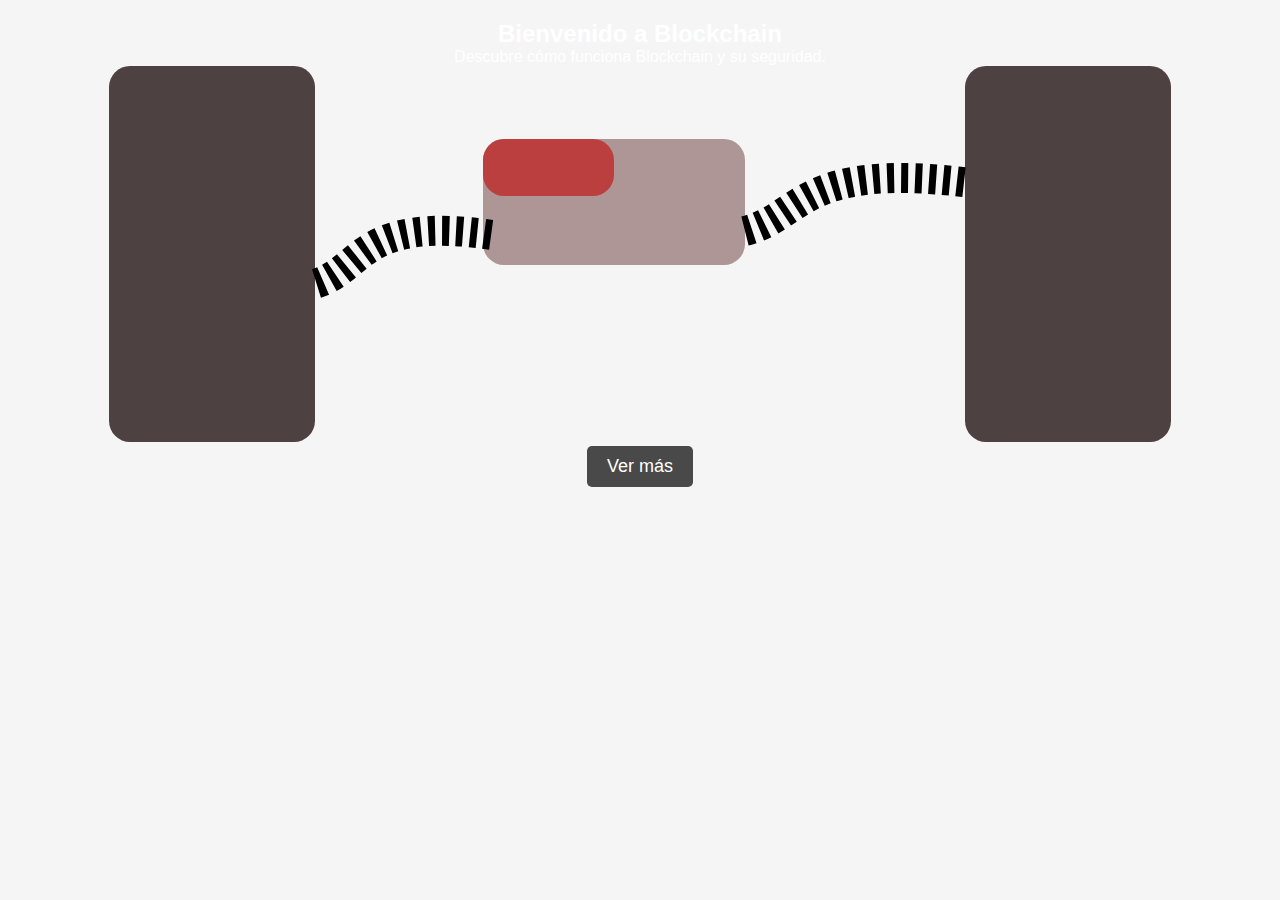
==== index.html @ b5a67032 "1.0.1" ====
<!DOCTYPE html>
<html lang="es">
<head>
  <meta charset="UTF-8">
  <meta name="viewport" content="width=device-width, initial-scale=1.0">
  <title>Presentación Blockchain</title>
  <link rel="stylesheet" href="styles.css">
</head>
<body>
  <!-- Diapositiva 1 - Portada -->
  <div class="slide" id="slide1">
    <div class="content">
      <h2>Bienvenido a Blockchain</h2>
      <p>Descubre cómo funciona Blockchain y su seguridad.</p>
      <div class="blockchain-function">
        <!-- SVG que muestra cómo los servidores verifican la tarjeta -->
        <svg width="1062" height="376" viewBox="0 0 1062 376" fill="none" xmlns="http://www.w3.org/2000/svg">
            <rect width="206" height="376" rx="21" fill="#4E4141"/>
            <rect x="856" width="206" height="376" rx="21" fill="#4E4141"/>
            <rect x="374" y="73" width="262" height="126" rx="21" fill="#AE9696"/>
            <rect x="374" y="73" width="131" height="57" rx="21" fill="#BC3F3F"/>
            <path d="M207.5 217.5C254 203 251 149.5 383.5 169" stroke="black" stroke-width="30" stroke-dasharray="7 7"/>
            <path d="M636 165C694.125 150.425 690.375 96.6462 856 116.248" stroke="black" stroke-width="30" stroke-dasharray="7 7"/>
            </svg>
            
      </div>
      <button class="next-btn" onclick="goToSlide(2)">Ver más</button>
    </div>
  </div>

  <!-- Diapositiva 2 - Opciones -->
  <div class="slide" id="slide2">
    <div class="content">
      <h2>¿Qué te gustaría aprender?</h2>
      <button class="next-btn" onclick="goToSlide(3)">¿Qué es Blockchain?</button>
      <button class="next-btn" onclick="goToSlide(4)">Ventajas de Blockchain</button>
      <button class="next-btn" onclick="goToSlide(5)">Usos de Blockchain</button>
    </div>
  </div>

  <!-- Diapositiva 3 - ¿Qué es Blockchain? -->
  <div class="slide" id="slide3">
    <div class="content">
      <h2>¿Qué es Blockchain?</h2>
      <p>Blockchain es una tecnología de registro descentralizado que permite almacenar información de forma segura, transparente e inmutable.</p>
      <button class="next-btn" onclick="goToSlide(2)">Volver a Opciones</button>
    </div>
  </div>

  <!-- Diapositiva 4 - Ventajas de Blockchain -->
  <div class="slide" id="slide4">
    <div class="content">
      <h2>Ventajas de Blockchain</h2>
      <ul>
        <li>Seguridad</li>
        <li>Transparencia</li>
        <li>Descentralización</li>
      </ul>
      <button class="next-btn" onclick="goToSlide(2)">Volver a Opciones</button>
    </div>
  </div>

  <!-- Diapositiva 5 - Usos de Blockchain -->
  <div class="slide" id="slide5">
    <div class="content">
      <h2>Usos de Blockchain</h2>
      <p>Blockchain se está utilizando en diferentes áreas como criptomonedas, contratos inteligentes, etc.</p>
      <button class="next-btn" onclick="goToSlide(2)">Volver a Opciones</button>
    </div>
  </div>

  <script src="scripts.js"></script>
</body>
</html>
---- styles.css ----
/* Reset de márgenes y padding */
* {
    margin: 0;
    padding: 0;
    box-sizing: border-box;
  }
  
  /* Estilo general */
  body {
    font-family: Arial, sans-serif;
    background-color: #f5f5f5;
    overflow: hidden; /* Evitar scroll */
  }
  
  /* Estilos de cada diapositiva */
  .slide {
    display: none;
    width: 100%;
    height: 100vh;
    position: absolute;
    top: 0;
    left: 0;
    transition: opacity 1s ease-in-out, transform 1s ease-in-out;
    background-size: cover;
    background-position: center;
    color: white;
  }
  
  #slide1 {
    background-image: url('https://via.placeholder.com/1920x1080'); /* Imagen de fondo de portada */
    display: block;
  }
  
  #slide2 {
    background-color: #4CAF50;
  }
  
  #slide3 {
    background-color: #2196F3;
  }
  
  #slide4 {
    background-color: #FF9800;
  }
  
  #slide5 {
    background-color: #9C27B0;
  }
  
  .content {
    position: relative;
    z-index: 1;
    padding: 20px;
    text-align: center;
  }
  
  /* Estilos para la imagen SVG */
  .blockchain-graphic {
    margin-top: 20px;
    display: flex;
    justify-content: center;
  }
  
  #blockchain-svg {
    width: 80%;
    max-width: 600px;
  }
  
  rect {
    transition: transform 0.5s ease, opacity 0.5s ease;
  }
  
  line {
    opacity: 0;
    transition: opacity 1s ease;
  }
  
  /* Animación para mostrar cómo se conectan los bloques */
  @keyframes connectBlocks {
    0% {
      opacity: 0;
      transform: translateY(50px);
    }
    50% {
      opacity: 1;
      transform: translateY(0);
    }
    100% {
      opacity: 1;
      transform: translateY(0);
    }
  }
  
  #block1, #block2, #block3 {
    animation: connectBlocks 1s ease forwards;
  }
  
  #line1, #line2 {
    animation: connectBlocks 1s 0.5s ease forwards;
    opacity: 1;
  }
  
  /* Botones */
  button.next-btn {
    background-color: rgba(0, 0, 0, 0.7);
    color: white;
    font-size: 18px;
    padding: 10px 20px;
    border: none;
    border-radius: 5px;
    cursor: pointer;
    transition: background-color 0.3s;
  }
  
  button.next-btn:hover {
    background-color: rgba(0, 0, 0, 0.9);
  }
  
  /* Animación de desaparición para la diapositiva inicial */
  @keyframes fadeOut {
    0% {
      opacity: 1;
      transform: translateY(0);
    }
    100% {
      opacity: 0;
      transform: translateY(20px);
    }
  }
  
  /* Animación de aparición para la diapositiva */
  @keyframes slideIn {
    0% {
      opacity: 0;
      transform: translateX(100%);
    }
    100% {
      opacity: 1;
      transform: translateX(0);
    }
  }
  
  /* Clase activa para mostrar las diapositivas */
  .show {
    display: block;
    animation: slideIn 1s forwards;
  }
  
  /* Ocultar el contenido de la portada después de hacer clic */
  .hide {
    animation: fadeOut 1s forwards;
    display: none;
  }
  
  
  /* Botones */
  button.next-btn {
    background-color: rgba(0, 0, 0, 0.7);
    color: white;
    font-size: 18px;
    padding: 10px 20px;
    border: none;
    border-radius: 5px;
    cursor: pointer;
    transition: background-color 0.3s;
  }
  
  button.next-btn:hover {
    background-color: rgba(0, 0, 0, 0.9);
  }
  
  /* Animación de desaparición para la diapositiva inicial */
  @keyframes fadeOut {
    0% {
      opacity: 1;
      transform: translateY(0);
    }
    100% {
      opacity: 0;
      transform: translateY(20px);
    }
  }
  
  /* Animación de aparición para la diapositiva */
  @keyframes slideIn {
    0% {
      opacity: 0;
      transform: translateX(100%);
    }
    100% {
      opacity: 1;
      transform: translateX(0);
    }
  }
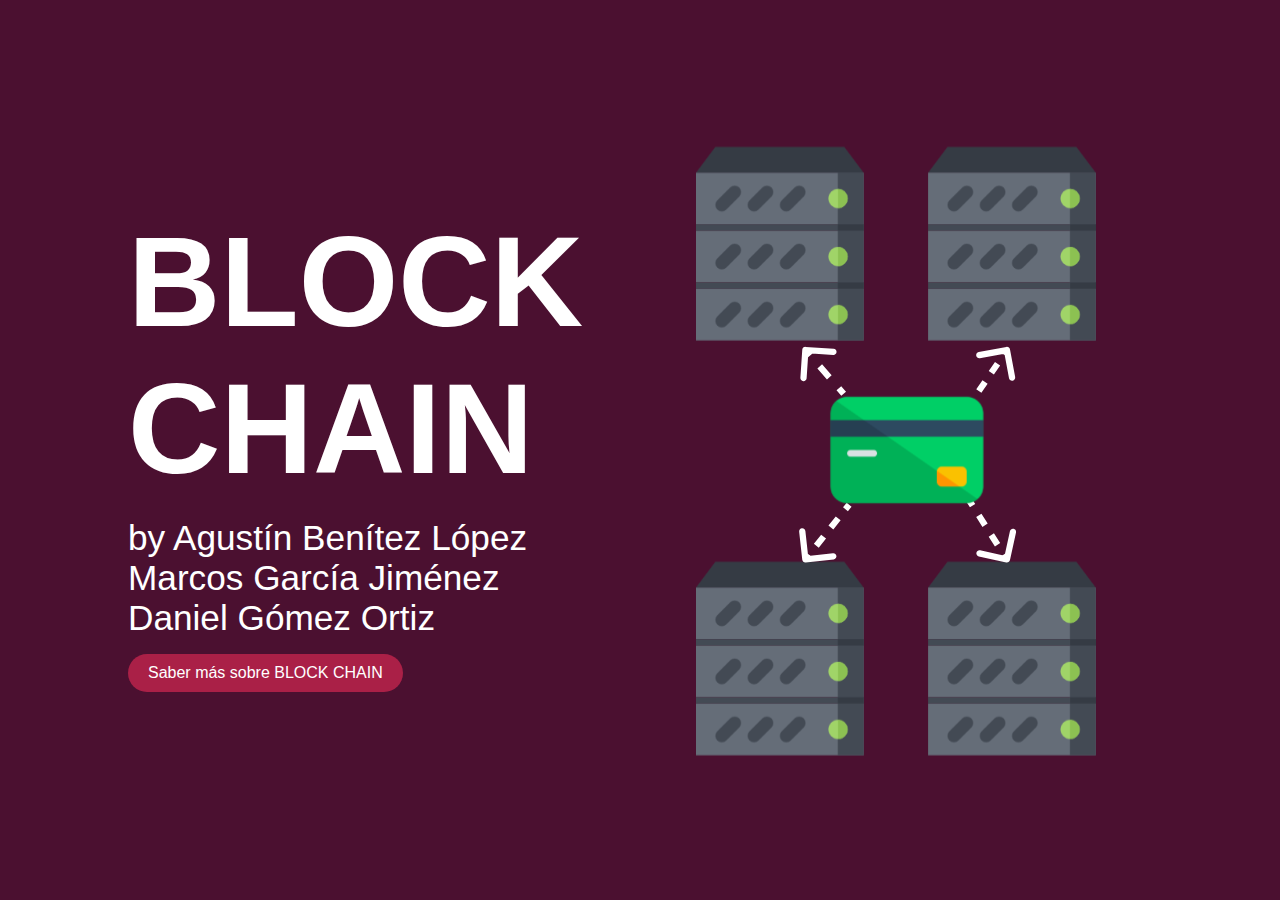
==== commit 67488145: "1.0.1" ====
--- a/index.html
+++ b/index.html
@@ -1,74 +1,66 @@
 <!DOCTYPE html>
 <html lang="es">
 <head>
-  <meta charset="UTF-8">
-  <meta name="viewport" content="width=device-width, initial-scale=1.0">
-  <title>Presentación Blockchain</title>
-  <link rel="stylesheet" href="styles.css">
+    <meta charset="UTF-8">
+    <meta name="viewport" content="width=device-width, initial-scale=1.0">
+    <title>Blockchain | 1ºDaw Agus,marcos,Daniel</title>
+    <link rel="stylesheet" href="styles.css">
 </head>
 <body>
-  <!-- Diapositiva 1 - Portada -->
-  <div class="slide" id="slide1">
-    <div class="content">
-      <h2>Bienvenido a Blockchain</h2>
-      <p>Descubre cómo funciona Blockchain y su seguridad.</p>
-      <div class="blockchain-function">
-        <!-- SVG que muestra cómo los servidores verifican la tarjeta -->
-        <svg width="1062" height="376" viewBox="0 0 1062 376" fill="none" xmlns="http://www.w3.org/2000/svg">
-            <rect width="206" height="376" rx="21" fill="#4E4141"/>
-            <rect x="856" width="206" height="376" rx="21" fill="#4E4141"/>
-            <rect x="374" y="73" width="262" height="126" rx="21" fill="#AE9696"/>
-            <rect x="374" y="73" width="131" height="57" rx="21" fill="#BC3F3F"/>
-            <path d="M207.5 217.5C254 203 251 149.5 383.5 169" stroke="black" stroke-width="30" stroke-dasharray="7 7"/>
-            <path d="M636 165C694.125 150.425 690.375 96.6462 856 116.248" stroke="black" stroke-width="30" stroke-dasharray="7 7"/>
+    <div class="container">
+        <div class="left">
+            <h1>BLOCK CHAIN</h1>
+            <p>by Agustín Benítez López<br>Marcos García Jiménez<br>Daniel Gómez Ortiz</p>
+              <button id="saberMas">Saber más sobre BLOCK CHAIN</button>
+          
+        </div>
+        <div class="right">
+          <svg width="512" height="790" viewBox="0 0 512 790" fill="none" xmlns="http://www.w3.org/2000/svg" xmlns:xlink="http://www.w3.org/1999/xlink">
+            <rect y="531" width="512" height="259" fill="url(#pattern0_0_1)"/>
+            <rect width="512" height="259" fill="url(#pattern1_0_1)"/>
+            <path d="M401.932 266.267C401.527 264.095 399.439 262.663 397.267 263.068L361.877 269.666C359.705 270.071 358.273 272.16 358.678 274.331C359.082 276.503 361.171 277.935 363.343 277.53L394.801 271.665L400.666 303.123C401.071 305.295 403.16 306.727 405.331 306.322C407.503 305.918 408.935 303.829 408.53 301.657L401.932 266.267ZM353.299 339.262L357.299 333.429L350.701 328.905L346.701 334.738L353.299 339.262ZM365.299 321.762L373.299 310.095L366.701 305.571L358.701 317.238L365.299 321.762ZM381.299 298.429L389.299 286.762L382.701 282.238L374.701 293.905L381.299 298.429ZM397.299 275.095L401.299 269.262L394.701 264.738L390.701 270.571L397.299 275.095ZM401.932 266.267C401.527 264.095 399.439 262.663 397.267 263.068L361.877 269.666C359.705 270.071 358.273 272.16 358.678 274.331C359.082 276.503 361.171 277.935 363.343 277.53L394.801 271.665L400.666 303.123C401.071 305.295 403.16 306.727 405.331 306.322C407.503 305.918 408.935 303.829 408.53 301.657L401.932 266.267ZM353.299 339.262L357.299 333.429L350.701 328.905L346.701 334.738L353.299 339.262ZM365.299 321.762L373.299 310.095L366.701 305.571L358.701 317.238L365.299 321.762ZM381.299 298.429L389.299 286.762L382.701 282.238L374.701 293.905L381.299 298.429ZM397.299 275.095L401.299 269.262L394.701 264.738L390.701 270.571L397.299 275.095Z" fill="white"/>
+            <path d="M397.142 538.907C399.3 539.381 401.433 538.015 401.907 535.858L409.626 500.695C410.099 498.537 408.734 496.404 406.576 495.93C404.419 495.457 402.285 496.822 401.812 498.98L394.951 530.235L363.695 523.374C361.537 522.901 359.404 524.266 358.93 526.424C358.457 528.581 359.822 530.715 361.98 531.188L397.142 538.907ZM346.631 462.156L350.631 468.406L357.369 464.094L353.369 457.844L346.631 462.156ZM358.631 480.906L366.631 493.406L373.369 489.094L365.369 476.594L358.631 480.906ZM374.631 505.906L382.631 518.406L389.369 514.094L381.369 501.594L374.631 505.906ZM390.631 530.906L394.631 537.156L401.369 532.844L397.369 526.594L390.631 530.906ZM397.142 538.907C399.3 539.381 401.433 538.015 401.907 535.858L409.626 500.695C410.099 498.537 408.734 496.404 406.576 495.93C404.419 495.457 402.285 496.822 401.812 498.98L394.951 530.235L363.695 523.374C361.537 522.901 359.404 524.266 358.93 526.424C358.457 528.581 359.822 530.715 361.98 531.188L397.142 538.907ZM346.631 462.156L350.631 468.406L357.369 464.094L353.369 457.844L346.631 462.156ZM358.631 480.906L366.631 493.406L373.369 489.094L365.369 476.594L358.631 480.906ZM374.631 505.906L382.631 518.406L389.369 514.094L381.369 501.594L374.631 505.906ZM390.631 530.906L394.631 537.156L401.369 532.844L397.369 526.594L390.631 530.906Z" fill="white"/>
+            <path d="M136.024 535.442C136.268 537.637 138.246 539.219 140.442 538.976L176.222 535C178.417 534.756 179.999 532.778 179.755 530.583C179.511 528.387 177.534 526.805 175.338 527.049L143.534 530.583L140 498.778C139.756 496.583 137.778 495.001 135.583 495.245C133.387 495.489 131.805 497.466 132.049 499.662L136.024 535.442ZM192.877 462.501L188.21 468.335L194.457 473.332L199.123 467.499L192.877 462.501ZM178.877 480.001L169.543 491.668L175.79 496.665L185.123 484.999L178.877 480.001ZM160.21 503.335L150.877 515.001L157.123 519.999L166.457 508.332L160.21 503.335ZM141.543 526.668L136.877 532.501L143.123 537.499L147.79 531.665L141.543 526.668ZM136.024 535.442C136.268 537.637 138.246 539.219 140.442 538.976L176.222 535C178.417 534.756 179.999 532.778 179.755 530.583C179.511 528.387 177.534 526.805 175.338 527.049L143.534 530.583L140 498.778C139.756 496.583 137.778 495.001 135.583 495.245C133.387 495.489 131.805 497.466 132.049 499.662L136.024 535.442ZM192.877 462.501L188.21 468.335L194.457 473.332L199.123 467.499L192.877 462.501ZM178.877 480.001L169.543 491.668L175.79 496.665L185.123 484.999L178.877 480.001ZM160.21 503.335L150.877 515.001L157.123 519.999L166.457 508.332L160.21 503.335ZM141.543 526.668L136.877 532.501L143.123 537.499L147.79 531.665L141.543 526.668Z" fill="white"/>
+            <path d="M140.266 263.009C138.062 262.862 136.156 264.53 136.009 266.734L133.614 302.654C133.467 304.858 135.135 306.764 137.339 306.911C139.543 307.058 141.45 305.391 141.596 303.186L143.725 271.257L175.654 273.386C177.858 273.533 179.764 271.865 179.911 269.661C180.058 267.457 178.391 265.55 176.186 265.404L140.266 263.009ZM192.01 320.366L185.885 313.366L179.865 318.634L185.99 325.634L192.01 320.366ZM173.635 299.366L161.385 285.366L155.365 290.634L167.615 304.634L173.635 299.366ZM149.135 271.366L143.01 264.366L136.99 269.634L143.115 276.634L149.135 271.366ZM140.266 263.009C138.062 262.862 136.156 264.53 136.009 266.734L133.614 302.654C133.467 304.858 135.135 306.764 137.339 306.911C139.543 307.058 141.45 305.391 141.596 303.186L143.725 271.257L175.654 273.386C177.858 273.533 179.764 271.865 179.911 269.661C180.058 267.457 178.391 265.55 176.186 265.404L140.266 263.009ZM192.01 320.366L185.885 313.366L179.865 318.634L185.99 325.634L192.01 320.366ZM173.635 299.366L161.385 285.366L155.365 290.634L167.615 304.634L173.635 299.366ZM149.135 271.366L143.01 264.366L136.99 269.634L143.115 276.634L149.135 271.366Z" fill="white"/>
+            <rect x="168" y="309" width="204" height="172" fill="url(#pattern2_0_1)"/>
+            <defs>
+            <pattern id="pattern0_0_1" patternContentUnits="objectBoundingBox" width="1" height="1">
+            <use xlink:href="#image0_0_1" transform="matrix(0.00195312 0 0 0.003861 0 -0.976834)"/>
+            </pattern>
+            <pattern id="pattern1_0_1" patternContentUnits="objectBoundingBox" width="1" height="1">
+            <use xlink:href="#image0_0_1" transform="matrix(0.00195312 0 0 0.003861 0 -0.976834)"/>
+            </pattern>
+            <pattern id="pattern2_0_1" patternContentUnits="objectBoundingBox" width="1" height="1">
+            <use xlink:href="#image1_0_1" transform="matrix(0.00195312 0 0 0.0023165 0 -0.0930233)"/>
+            </pattern>
+            <image id="image0_0_1" width="512" height="512" xlink:href="[data-uri]"/>
+            <image id="image1_0_1" width="512" height="512" xlink:href="[data-uri]"/>
+            </defs>
             </svg>
             
-      </div>
-      <button class="next-btn" onclick="goToSlide(2)">Ver más</button>
+        </div>
     </div>
-  </div>
 
-  <!-- Diapositiva 2 - Opciones -->
-  <div class="slide" id="slide2">
-    <div class="content">
-      <h2>¿Qué te gustaría aprender?</h2>
-      <button class="next-btn" onclick="goToSlide(3)">¿Qué es Blockchain?</button>
-      <button class="next-btn" onclick="goToSlide(4)">Ventajas de Blockchain</button>
-      <button class="next-btn" onclick="goToSlide(5)">Usos de Blockchain</button>
-    </div>
-  </div>
+    <script >
+      document.addEventListener("DOMContentLoaded", () => {
+            const button = document.getElementById("saberMas");
 
-  <!-- Diapositiva 3 - ¿Qué es Blockchain? -->
-  <div class="slide" id="slide3">
-    <div class="content">
-      <h2>¿Qué es Blockchain?</h2>
-      <p>Blockchain es una tecnología de registro descentralizado que permite almacenar información de forma segura, transparente e inmutable.</p>
-      <button class="next-btn" onclick="goToSlide(2)">Volver a Opciones</button>
-    </div>
-  </div>
+            button.addEventListener("click", () => {
+              const h1 = document.querySelector(".left h1");
+              const p = document.querySelector(".left p");
+              const svg = document.querySelector(".right svg");
 
-  <!-- Diapositiva 4 - Ventajas de Blockchain -->
-  <div class="slide" id="slide4">
-    <div class="content">
-      <h2>Ventajas de Blockchain</h2>
-      <ul>
-        <li>Seguridad</li>
-        <li>Transparencia</li>
-        <li>Descentralización</li>
-      </ul>
-      <button class="next-btn" onclick="goToSlide(2)">Volver a Opciones</button>
-    </div>
-  </div>
+              // Añadir clases de animación
+              h1.classList.add("animate-center");  // Animación para mover el h1 al centro
+              p.classList.add("fade-out");         // Hacer desaparecer el p
+              svg.classList.add("fade-out");       // Hacer desaparecer el svg
 
-  <!-- Diapositiva 5 - Usos de Blockchain -->
-  <div class="slide" id="slide5">
-    <div class="content">
-      <h2>Usos de Blockchain</h2>
-      <p>Blockchain se está utilizando en diferentes áreas como criptomonedas, contratos inteligentes, etc.</p>
-      <button class="next-btn" onclick="goToSlide(2)">Volver a Opciones</button>
-    </div>
-  </div>
-
-  <script src="scripts.js"></script>
+              // Redirigir después de 1 segundo
+              setTimeout(() => {
+                window.location.href = "menu.html"; // Cambia esto por tu destino
+              }, 1000);
+            });
+          });
+    </script>
 </body>
 </html>
--- a/styles.css
+++ b/styles.css
@@ -1,194 +1,91 @@
-/* Reset de márgenes y padding */
-* {
-    margin: 0;
-    padding: 0;
-    box-sizing: border-box;
-  }
-  
-  /* Estilo general */
-  body {
-    font-family: Arial, sans-serif;
-    background-color: #f5f5f5;
-    overflow: hidden; /* Evitar scroll */
-  }
-  
-  /* Estilos de cada diapositiva */
-  .slide {
-    display: none;
-    width: 100%;
-    height: 100vh;
-    position: absolute;
-    top: 0;
-    left: 0;
-    transition: opacity 1s ease-in-out, transform 1s ease-in-out;
-    background-size: cover;
-    background-position: center;
-    color: white;
-  }
-  
-  #slide1 {
-    background-image: url('https://via.placeholder.com/1920x1080'); /* Imagen de fondo de portada */
-    display: block;
-  }
-  
-  #slide2 {
-    background-color: #4CAF50;
-  }
-  
-  #slide3 {
-    background-color: #2196F3;
-  }
-  
-  #slide4 {
-    background-color: #FF9800;
-  }
-  
-  #slide5 {
-    background-color: #9C27B0;
-  }
-  
-  .content {
-    position: relative;
-    z-index: 1;
-    padding: 20px;
-    text-align: center;
-  }
-  
-  /* Estilos para la imagen SVG */
-  .blockchain-graphic {
-    margin-top: 20px;
-    display: flex;
-    justify-content: center;
-  }
-  
-  #blockchain-svg {
-    width: 80%;
-    max-width: 600px;
-  }
-  
-  rect {
-    transition: transform 0.5s ease, opacity 0.5s ease;
-  }
-  
-  line {
-    opacity: 0;
-    transition: opacity 1s ease;
-  }
-  
-  /* Animación para mostrar cómo se conectan los bloques */
-  @keyframes connectBlocks {
-    0% {
-      opacity: 0;
-      transform: translateY(50px);
-    }
-    50% {
-      opacity: 1;
-      transform: translateY(0);
-    }
-    100% {
-      opacity: 1;
-      transform: translateY(0);
-    }
-  }
-  
-  #block1, #block2, #block3 {
-    animation: connectBlocks 1s ease forwards;
-  }
-  
-  #line1, #line2 {
-    animation: connectBlocks 1s 0.5s ease forwards;
-    opacity: 1;
-  }
-  
-  /* Botones */
-  button.next-btn {
-    background-color: rgba(0, 0, 0, 0.7);
-    color: white;
-    font-size: 18px;
-    padding: 10px 20px;
-    border: none;
-    border-radius: 5px;
-    cursor: pointer;
-    transition: background-color 0.3s;
-  }
-  
-  button.next-btn:hover {
-    background-color: rgba(0, 0, 0, 0.9);
-  }
-  
-  /* Animación de desaparición para la diapositiva inicial */
-  @keyframes fadeOut {
-    0% {
-      opacity: 1;
-      transform: translateY(0);
-    }
-    100% {
-      opacity: 0;
-      transform: translateY(20px);
-    }
-  }
-  
-  /* Animación de aparición para la diapositiva */
-  @keyframes slideIn {
-    0% {
-      opacity: 0;
-      transform: translateX(100%);
-    }
-    100% {
-      opacity: 1;
-      transform: translateX(0);
-    }
-  }
-  
-  /* Clase activa para mostrar las diapositivas */
-  .show {
-    display: block;
-    animation: slideIn 1s forwards;
-  }
-  
-  /* Ocultar el contenido de la portada después de hacer clic */
-  .hide {
-    animation: fadeOut 1s forwards;
-    display: none;
-  }
-  
-  
-  /* Botones */
-  button.next-btn {
-    background-color: rgba(0, 0, 0, 0.7);
-    color: white;
-    font-size: 18px;
-    padding: 10px 20px;
-    border: none;
-    border-radius: 5px;
-    cursor: pointer;
-    transition: background-color 0.3s;
-  }
-  
-  button.next-btn:hover {
-    background-color: rgba(0, 0, 0, 0.9);
-  }
-  
-  /* Animación de desaparición para la diapositiva inicial */
-  @keyframes fadeOut {
-    0% {
-      opacity: 1;
-      transform: translateY(0);
-    }
-    100% {
-      opacity: 0;
-      transform: translateY(20px);
-    }
-  }
-  
-  /* Animación de aparición para la diapositiva */
-  @keyframes slideIn {
-    0% {
-      opacity: 0;
-      transform: translateX(100%);
-    }
-    100% {
-      opacity: 1;
-      transform: translateX(0);
-    }
-  }
+/* Estilos generales para el body */
+body {
+  margin: 0;
+  font-family: Arial, sans-serif;
+  background-color: #4b1030;
+  color: white;
+  display: flex;
+  justify-content: center;
+  align-items: center;
+  height: 100vh;
+}
+
+/* Contenedor principal */
+.container {
+  display: flex;
+  justify-content: space-between;
+  align-items: center;
+  width: 80%;
+}
+
+/* Estilo para la parte izquierda */
+.left {
+  flex: 1;
+  position: relative; /* Necesario para manejar el posicionamiento del h1 */
+}
+
+/* Estilo para el h1 */
+.left h1 {
+  font-size: 8rem;
+  margin: 0;
+  position: relative; /* Inicialmente está en su posición original */
+  transition: transform 1s ease-in-out; /* Animación para moverlo */
+  z-index: 10; /* Asegura que el h1 esté por encima de otros elementos */
+}
+
+/* Animación cuando se agrega la clase .animate-center */
+.animate-center {
+  position: absolute;
+  top: 50%;
+  left: 50%;
+  transform: translateX(30%) translateY(-30%) scale(1.5); /* Mueve al centro horizontal y vertical */
+}
+
+/* Estilo para el texto del párrafo */
+.left p {
+  font-size: 2.2rem;
+  margin: 1rem 0;
+  opacity: 1;
+  transition: opacity 1s ease-in-out; /* Animación para desvanecer */
+}
+
+/* Estilo para el botón */
+button {
+  padding: 10px 20px;
+  background-color: #aa2047;
+  color: white;
+  border: none;
+  border-radius: 30px;
+  cursor: pointer;
+  font-size: 1rem;
+}
+
+button:hover {
+  background-color: #d12b5e;
+}
+
+/* Parte derecha con el SVG */
+.right {
+  flex: 1;
+  display: flex;
+  justify-content: center;
+  align-items: center;
+}
+
+/* Estilo del SVG */
+.right svg {
+  width: 80%;
+  max-width: 400px;
+  opacity: 1;
+  transition: opacity 1s ease-in-out; /* Animación para desvanecer */
+}
+
+/* Cuando se añade la clase fade-out, el SVG desaparece */
+.right svg.fade-out {
+  opacity: 0;
+}
+
+/* Cuando se añade la clase fade-out al párrafo, el párrafo desaparece */
+.left p.fade-out {
+  opacity: 0;
+}
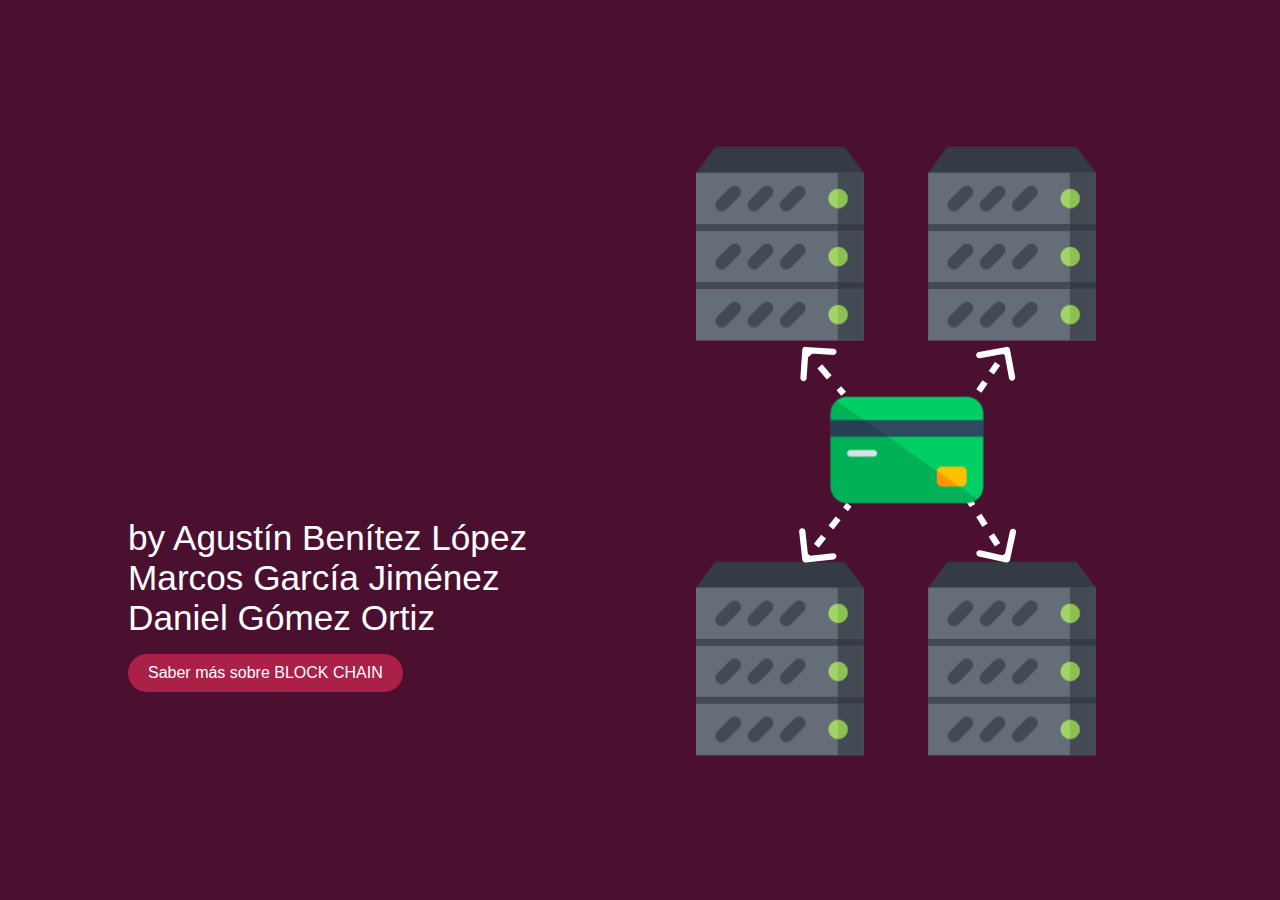
==== commit 779eae09: "1.0.2" ====
--- a/index.html
+++ b/index.html
@@ -9,7 +9,10 @@
 <body>
     <div class="container">
         <div class="left">
-            <h1>BLOCK CHAIN</h1>
+            <h1 class="binary-text">
+              <span class="block">01001</span><br><span class="chain">100101</span>
+            </h1>
+            
             <p>by Agustín Benítez López<br>Marcos García Jiménez<br>Daniel Gómez Ortiz</p>
               <button id="saberMas">Saber más sobre BLOCK CHAIN</button>
           
@@ -42,25 +45,59 @@
     </div>
 
     <script >
-      document.addEventListener("DOMContentLoaded", () => {
-            const button = document.getElementById("saberMas");
 
-            button.addEventListener("click", () => {
-              const h1 = document.querySelector(".left h1");
-              const p = document.querySelector(".left p");
-              const svg = document.querySelector(".right svg");
+document.addEventListener("DOMContentLoaded", function() {
+  const blockElement = document.querySelector('.block');
+  const chainElement = document.querySelector('.chain');
 
-              // Añadir clases de animación
-              h1.classList.add("animate-center");  // Animación para mover el h1 al centro
-              p.classList.add("fade-out");         // Hacer desaparecer el p
-              svg.classList.add("fade-out");       // Hacer desaparecer el svg
+  // Array de las letras de "BLOCKCHAIN"
+  const blockText = "BLOCK";
+  const chainText = "CHAIN";
+  
+  // Función para cambiar el texto de cada letra con un pequeño intervalo
+  function changeText(element, text, delay) {
+    let index = 0;
+    const interval = setInterval(() => {
+      element.textContent = text.slice(0, index + 1); // Mostrar letra por letra
+      index++;
+      if (index === text.length) {
+        clearInterval(interval); // Detener el intervalo cuando ya se haya mostrado todo el texto
+      }
+    }, delay); // Cambiar cada 200 ms (ajustable)
+  }
 
-              // Redirigir después de 1 segundo
-              setTimeout(() => {
-                window.location.href = "menu.html"; // Cambia esto por tu destino
-              }, 1000);
-            });
-          });
+  // Cambiar el texto de 'BLOCK' y 'CHAIN' letra por letra
+  setTimeout(() => {
+    changeText(blockElement, blockText, 200); // Cambia "BLOCK" cada 200 ms
+  }, 1000); // Esperar 1 segundo antes de empezar a cambiar "BLOCK"
+
+  setTimeout(() => {
+    changeText(chainElement, chainText, 200); // Cambia "CHAIN" cada 200 ms
+  }, 2000); // Esperar 2 segundos antes de empezar a cambiar "CHAIN"
+
+  const button = document.getElementById("saberMas");
+
+  button.addEventListener("click", () => {
+    // Esperamos que la animación del texto termine antes de realizar las siguientes animaciones
+    const h1 = document.querySelector(".left h1");
+    const p = document.querySelector(".left p");
+    const svg = document.querySelector(".right svg");
+
+    // Esperar que el texto "BLOCKCHAIN" haya terminado de escribirse antes de animar el resto
+    setTimeout(() => {
+      // Añadir clases de animación
+      h1.classList.add("animate-center");  // Animación para mover el h1 al centro
+      p.classList.add("fade-out");         // Hacer desaparecer el p
+      svg.classList.add("fade-out");       // Hacer desaparecer el svg
+
+      // Redirigir después de 1 segundo
+      setTimeout(() => {
+        window.location.href = "menu.html"; // Cambia esto por tu destino
+      }, 1000);
+    }, 2000); // Espera que la animación de "BLOCKCHAIN" haya terminado (ajustado para 4 segundos)
+  });
+});
+
     </script>
 </body>
 </html>
--- a/styles.css
+++ b/styles.css
@@ -24,22 +24,60 @@
   position: relative; /* Necesario para manejar el posicionamiento del h1 */
 }
 
-/* Estilo para el h1 */
+/* Estilo general para h1 */
 .left h1 {
   font-size: 8rem;
   margin: 0;
-  position: relative; /* Inicialmente está en su posición original */
-  transition: transform 1s ease-in-out; /* Animación para moverlo */
-  z-index: 10; /* Asegura que el h1 esté por encima de otros elementos */
+  position: relative;
+  color: #ffffff;
+  font-family: 'Courier New', monospace; /* Fuente de tipo monoespaciada */
+  white-space: nowrap; /* Evita el salto de línea */
+  overflow: hidden; /* Oculta el texto que no se ha mostrado */
+  display: inline-block; /* Hace que el h1 sea más pequeño según su contenido */
+  width: fit-content; /* Hace que el ancho sea solo el necesario */
 }
 
-/* Animación cuando se agrega la clase .animate-center */
+/* Animación del cursor tipo código */
+.left h1 span {
+  opacity: 0;
+  animation: showBinary 1s steps(20) infinite, showText 4s forwards;
+}
+
+/* Animación de aparición tipo código binario */
+@keyframes showBinary {
+  0% {
+    content: '0';
+    opacity: 1;
+  }
+  50% {
+    content: '1';
+  }
+  100% {
+    content: '0';
+  }
+}
+
+/* Animación para mostrar el texto al final */
+@keyframes showText {
+  100% {
+    opacity: 1;
+    content: normal;
+  }
+}
+
+.fade-out {
+  opacity: 0;
+  transition: opacity 0.5s ease-in-out;
+}
+
 .animate-center {
   position: absolute;
   top: 50%;
   left: 50%;
-  transform: translateX(30%) translateY(-30%) scale(1.5); /* Mueve al centro horizontal y vertical */
+  transform: translateX(30%) translateY(1%) scale(1.5); /* Mueve al centro */
+  transition: transform 1s ease-in-out; /* Animación para moverlo */
 }
+
 
 /* Estilo para el texto del párrafo */
 .left p {
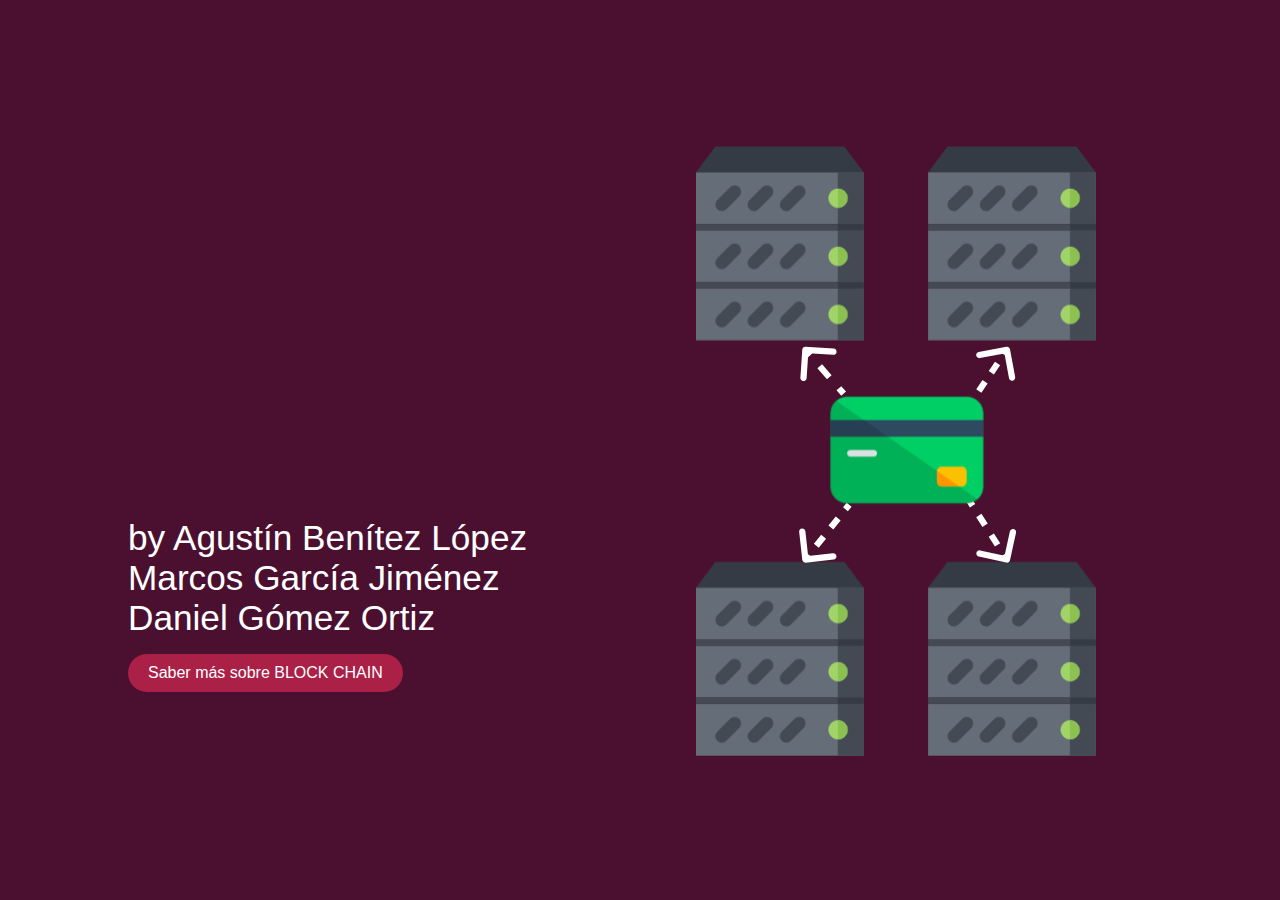
==== commit cc1916c8: "1.0.3" ====
--- a/index.html
+++ b/index.html
@@ -18,29 +18,7 @@
           
         </div>
         <div class="right">
-          <svg width="512" height="790" viewBox="0 0 512 790" fill="none" xmlns="http://www.w3.org/2000/svg" xmlns:xlink="http://www.w3.org/1999/xlink">
-            <rect y="531" width="512" height="259" fill="url(#pattern0_0_1)"/>
-            <rect width="512" height="259" fill="url(#pattern1_0_1)"/>
-            <path d="M401.932 266.267C401.527 264.095 399.439 262.663 397.267 263.068L361.877 269.666C359.705 270.071 358.273 272.16 358.678 274.331C359.082 276.503 361.171 277.935 363.343 277.53L394.801 271.665L400.666 303.123C401.071 305.295 403.16 306.727 405.331 306.322C407.503 305.918 408.935 303.829 408.53 301.657L401.932 266.267ZM353.299 339.262L357.299 333.429L350.701 328.905L346.701 334.738L353.299 339.262ZM365.299 321.762L373.299 310.095L366.701 305.571L358.701 317.238L365.299 321.762ZM381.299 298.429L389.299 286.762L382.701 282.238L374.701 293.905L381.299 298.429ZM397.299 275.095L401.299 269.262L394.701 264.738L390.701 270.571L397.299 275.095ZM401.932 266.267C401.527 264.095 399.439 262.663 397.267 263.068L361.877 269.666C359.705 270.071 358.273 272.16 358.678 274.331C359.082 276.503 361.171 277.935 363.343 277.53L394.801 271.665L400.666 303.123C401.071 305.295 403.16 306.727 405.331 306.322C407.503 305.918 408.935 303.829 408.53 301.657L401.932 266.267ZM353.299 339.262L357.299 333.429L350.701 328.905L346.701 334.738L353.299 339.262ZM365.299 321.762L373.299 310.095L366.701 305.571L358.701 317.238L365.299 321.762ZM381.299 298.429L389.299 286.762L382.701 282.238L374.701 293.905L381.299 298.429ZM397.299 275.095L401.299 269.262L394.701 264.738L390.701 270.571L397.299 275.095Z" fill="white"/>
-            <path d="M397.142 538.907C399.3 539.381 401.433 538.015 401.907 535.858L409.626 500.695C410.099 498.537 408.734 496.404 406.576 495.93C404.419 495.457 402.285 496.822 401.812 498.98L394.951 530.235L363.695 523.374C361.537 522.901 359.404 524.266 358.93 526.424C358.457 528.581 359.822 530.715 361.98 531.188L397.142 538.907ZM346.631 462.156L350.631 468.406L357.369 464.094L353.369 457.844L346.631 462.156ZM358.631 480.906L366.631 493.406L373.369 489.094L365.369 476.594L358.631 480.906ZM374.631 505.906L382.631 518.406L389.369 514.094L381.369 501.594L374.631 505.906ZM390.631 530.906L394.631 537.156L401.369 532.844L397.369 526.594L390.631 530.906ZM397.142 538.907C399.3 539.381 401.433 538.015 401.907 535.858L409.626 500.695C410.099 498.537 408.734 496.404 406.576 495.93C404.419 495.457 402.285 496.822 401.812 498.98L394.951 530.235L363.695 523.374C361.537 522.901 359.404 524.266 358.93 526.424C358.457 528.581 359.822 530.715 361.98 531.188L397.142 538.907ZM346.631 462.156L350.631 468.406L357.369 464.094L353.369 457.844L346.631 462.156ZM358.631 480.906L366.631 493.406L373.369 489.094L365.369 476.594L358.631 480.906ZM374.631 505.906L382.631 518.406L389.369 514.094L381.369 501.594L374.631 505.906ZM390.631 530.906L394.631 537.156L401.369 532.844L397.369 526.594L390.631 530.906Z" fill="white"/>
-            <path d="M136.024 535.442C136.268 537.637 138.246 539.219 140.442 538.976L176.222 535C178.417 534.756 179.999 532.778 179.755 530.583C179.511 528.387 177.534 526.805 175.338 527.049L143.534 530.583L140 498.778C139.756 496.583 137.778 495.001 135.583 495.245C133.387 495.489 131.805 497.466 132.049 499.662L136.024 535.442ZM192.877 462.501L188.21 468.335L194.457 473.332L199.123 467.499L192.877 462.501ZM178.877 480.001L169.543 491.668L175.79 496.665L185.123 484.999L178.877 480.001ZM160.21 503.335L150.877 515.001L157.123 519.999L166.457 508.332L160.21 503.335ZM141.543 526.668L136.877 532.501L143.123 537.499L147.79 531.665L141.543 526.668ZM136.024 535.442C136.268 537.637 138.246 539.219 140.442 538.976L176.222 535C178.417 534.756 179.999 532.778 179.755 530.583C179.511 528.387 177.534 526.805 175.338 527.049L143.534 530.583L140 498.778C139.756 496.583 137.778 495.001 135.583 495.245C133.387 495.489 131.805 497.466 132.049 499.662L136.024 535.442ZM192.877 462.501L188.21 468.335L194.457 473.332L199.123 467.499L192.877 462.501ZM178.877 480.001L169.543 491.668L175.79 496.665L185.123 484.999L178.877 480.001ZM160.21 503.335L150.877 515.001L157.123 519.999L166.457 508.332L160.21 503.335ZM141.543 526.668L136.877 532.501L143.123 537.499L147.79 531.665L141.543 526.668Z" fill="white"/>
-            <path d="M140.266 263.009C138.062 262.862 136.156 264.53 136.009 266.734L133.614 302.654C133.467 304.858 135.135 306.764 137.339 306.911C139.543 307.058 141.45 305.391 141.596 303.186L143.725 271.257L175.654 273.386C177.858 273.533 179.764 271.865 179.911 269.661C180.058 267.457 178.391 265.55 176.186 265.404L140.266 263.009ZM192.01 320.366L185.885 313.366L179.865 318.634L185.99 325.634L192.01 320.366ZM173.635 299.366L161.385 285.366L155.365 290.634L167.615 304.634L173.635 299.366ZM149.135 271.366L143.01 264.366L136.99 269.634L143.115 276.634L149.135 271.366ZM140.266 263.009C138.062 262.862 136.156 264.53 136.009 266.734L133.614 302.654C133.467 304.858 135.135 306.764 137.339 306.911C139.543 307.058 141.45 305.391 141.596 303.186L143.725 271.257L175.654 273.386C177.858 273.533 179.764 271.865 179.911 269.661C180.058 267.457 178.391 265.55 176.186 265.404L140.266 263.009ZM192.01 320.366L185.885 313.366L179.865 318.634L185.99 325.634L192.01 320.366ZM173.635 299.366L161.385 285.366L155.365 290.634L167.615 304.634L173.635 299.366ZM149.135 271.366L143.01 264.366L136.99 269.634L143.115 276.634L149.135 271.366Z" fill="white"/>
-            <rect x="168" y="309" width="204" height="172" fill="url(#pattern2_0_1)"/>
-            <defs>
-            <pattern id="pattern0_0_1" patternContentUnits="objectBoundingBox" width="1" height="1">
-            <use xlink:href="#image0_0_1" transform="matrix(0.00195312 0 0 0.003861 0 -0.976834)"/>
-            </pattern>
-            <pattern id="pattern1_0_1" patternContentUnits="objectBoundingBox" width="1" height="1">
-            <use xlink:href="#image0_0_1" transform="matrix(0.00195312 0 0 0.003861 0 -0.976834)"/>
-            </pattern>
-            <pattern id="pattern2_0_1" patternContentUnits="objectBoundingBox" width="1" height="1">
-            <use xlink:href="#image1_0_1" transform="matrix(0.00195312 0 0 0.0023165 0 -0.0930233)"/>
-            </pattern>
-            <image id="image0_0_1" width="512" height="512" xlink:href="[data-uri]"/>
-            <image id="image1_0_1" width="512" height="512" xlink:href="[data-uri]"/>
-            </defs>
-            </svg>
-            
+          <img src="blockchain-image.svg" alt="Blockchain">
         </div>
     </div>
 
@@ -81,14 +59,14 @@
     // Esperamos que la animación del texto termine antes de realizar las siguientes animaciones
     const h1 = document.querySelector(".left h1");
     const p = document.querySelector(".left p");
-    const svg = document.querySelector(".right svg");
+    const img = document.querySelector(".right img");
 
     // Esperar que el texto "BLOCKCHAIN" haya terminado de escribirse antes de animar el resto
     setTimeout(() => {
       // Añadir clases de animación
       h1.classList.add("animate-center");  // Animación para mover el h1 al centro
       p.classList.add("fade-out");         // Hacer desaparecer el p
-      svg.classList.add("fade-out");       // Hacer desaparecer el svg
+      img.classList.add("fade-out");       // Hacer desaparecer el svg
 
       // Redirigir después de 1 segundo
       setTimeout(() => {
--- a/styles.css
+++ b/styles.css
@@ -111,7 +111,7 @@
 }
 
 /* Estilo del SVG */
-.right svg {
+.right img {
   width: 80%;
   max-width: 400px;
   opacity: 1;
@@ -119,7 +119,7 @@
 }
 
 /* Cuando se añade la clase fade-out, el SVG desaparece */
-.right svg.fade-out {
+.right img.fade-out {
   opacity: 0;
 }
 
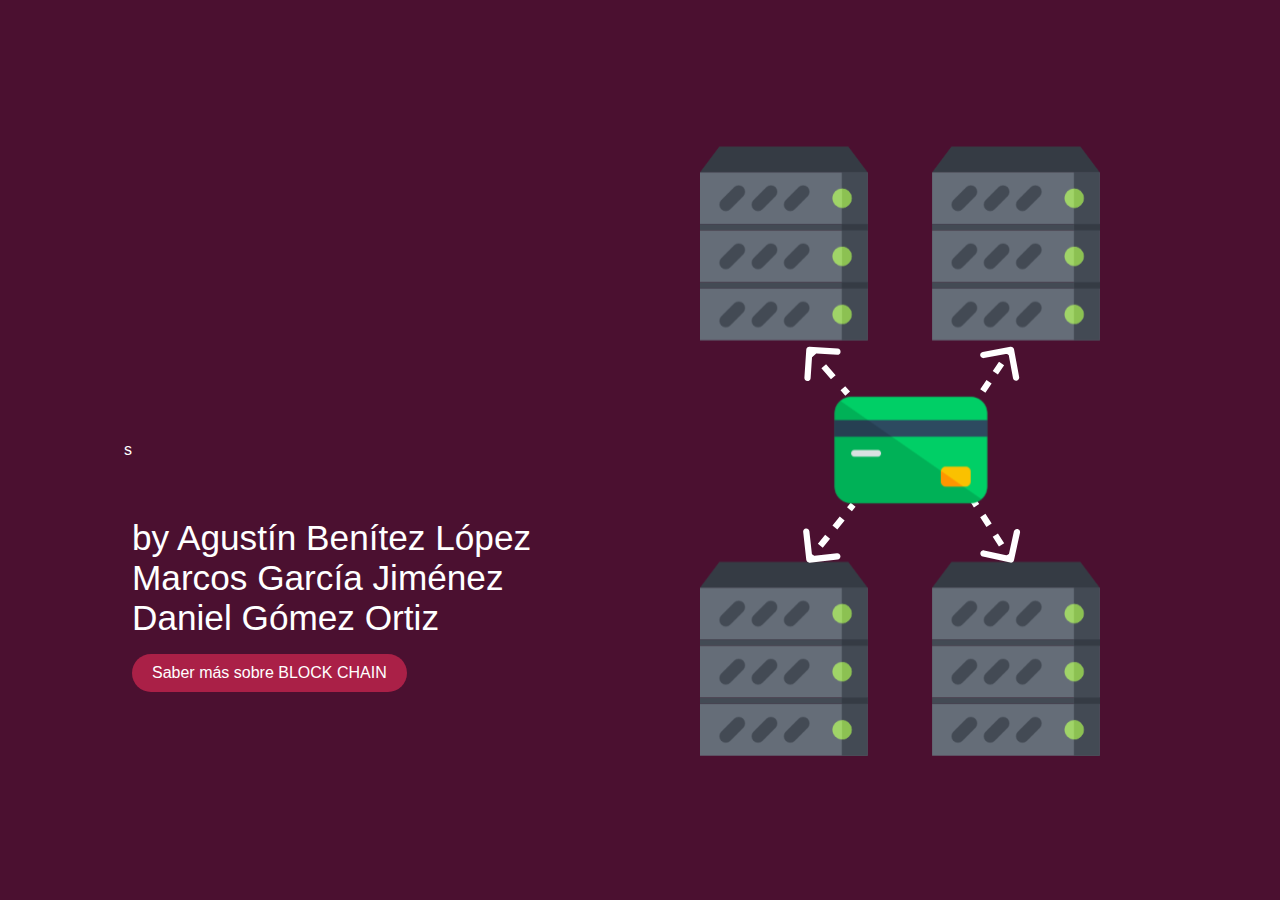
==== commit fa731614: "1.0.4" ====
--- a/index.html
+++ b/index.html
@@ -4,7 +4,10 @@
     <meta charset="UTF-8">
     <meta name="viewport" content="width=device-width, initial-scale=1.0">
     <title>Blockchain | 1ºDaw Agus,marcos,Daniel</title>
-    <link rel="stylesheet" href="styles.css">
+    <meta name="description" content="Blockchain es una tecnología descentralizada que permite almacenar información en una red de computadoras. Esta página muestra un ejemplo de cómo se puede utilizar Blockchain para almacenar información en una red de computadoras.">
+    <meta name="keywords" content="Blockchain">
+    <meta name="author" content="Agustín Benítez López">
+    <link rel="stylesheet" href="styles.css">s
 </head>
 <body>
     <div class="container">
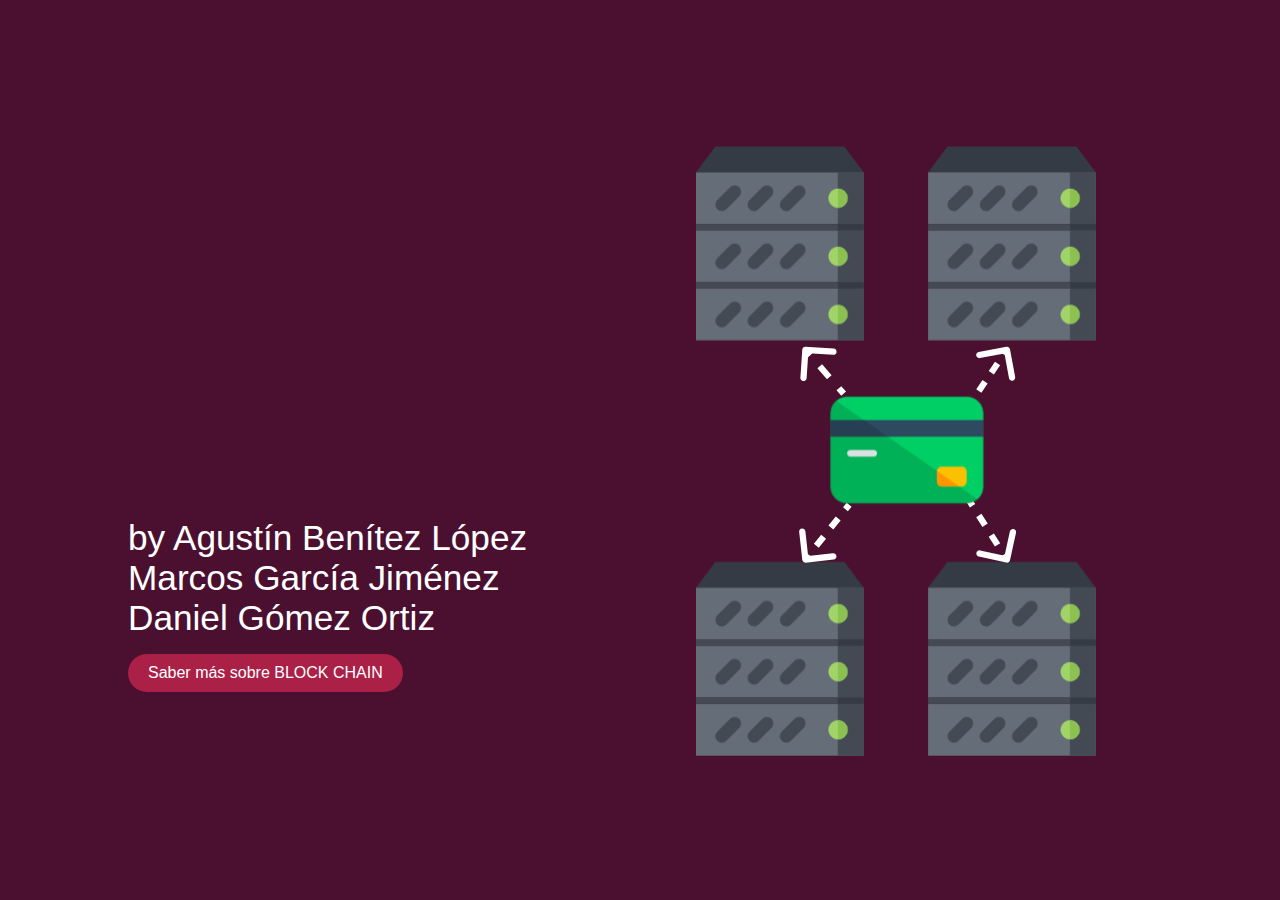
==== commit 657c25d0: "1.0.4.1" ====
--- a/index.html
+++ b/index.html
@@ -7,7 +7,7 @@
     <meta name="description" content="Blockchain es una tecnología descentralizada que permite almacenar información en una red de computadoras. Esta página muestra un ejemplo de cómo se puede utilizar Blockchain para almacenar información en una red de computadoras.">
     <meta name="keywords" content="Blockchain">
     <meta name="author" content="Agustín Benítez López">
-    <link rel="stylesheet" href="styles.css">s
+    <link rel="stylesheet" href="styles.css">
 </head>
 <body>
     <div class="container">
